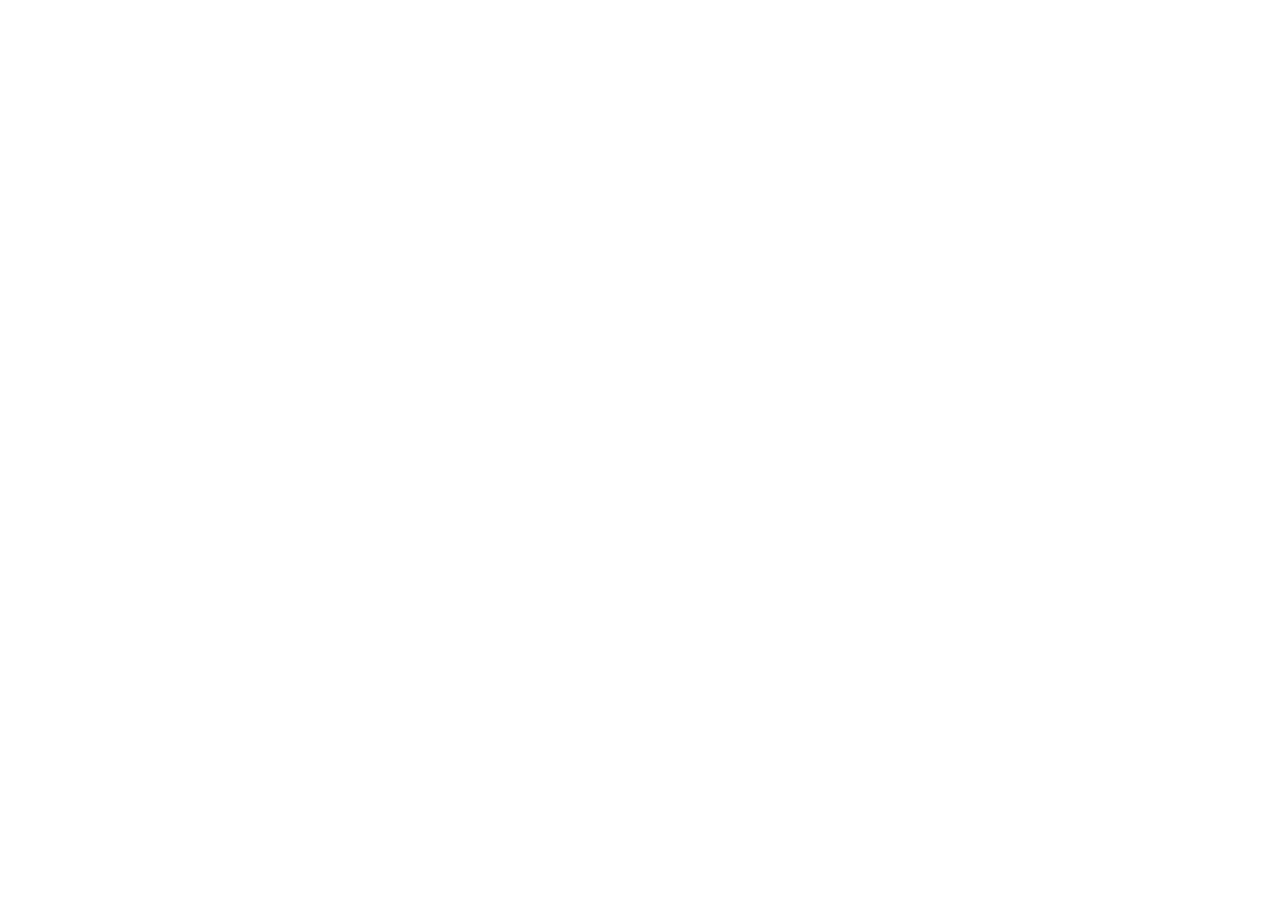
==== FindeMes/index.html @ 39062124 "Publicar FindeMes PWA" ====
<!doctype html>
<html lang="es">
  <head>
    <meta charset="UTF-8" />
    <meta name="viewport" content="width=device-width, initial-scale=1, viewport-fit=cover" />
    <base href="./" />
    <meta name="theme-color" content="#0f766e" />
    <meta name="apple-mobile-web-app-capable" content="yes" />
    <meta name="apple-mobile-web-app-status-bar-style" content="black-translucent" />
    <meta name="apple-mobile-web-app-title" content="FindeMes" />
    <meta name="description" content="Gestor personal de gastos, ingresos, presupuestos y prediccion mensual." />
    <link rel="manifest" href="manifest.webmanifest" />
    <link rel="apple-touch-icon" href="public/icon.svg" />
    <link rel="icon" href="public/icon.svg" type="image/svg+xml" />
    <link rel="stylesheet" href="src/styles.css" />
    <title>FindeMes</title>
  </head>
  <body>
    <noscript>Necesitas activar JavaScript para usar FindeMes.</noscript>
    <div id="app"></div>
    <script type="module" src="src/main.js"></script>
  </body>
</html>
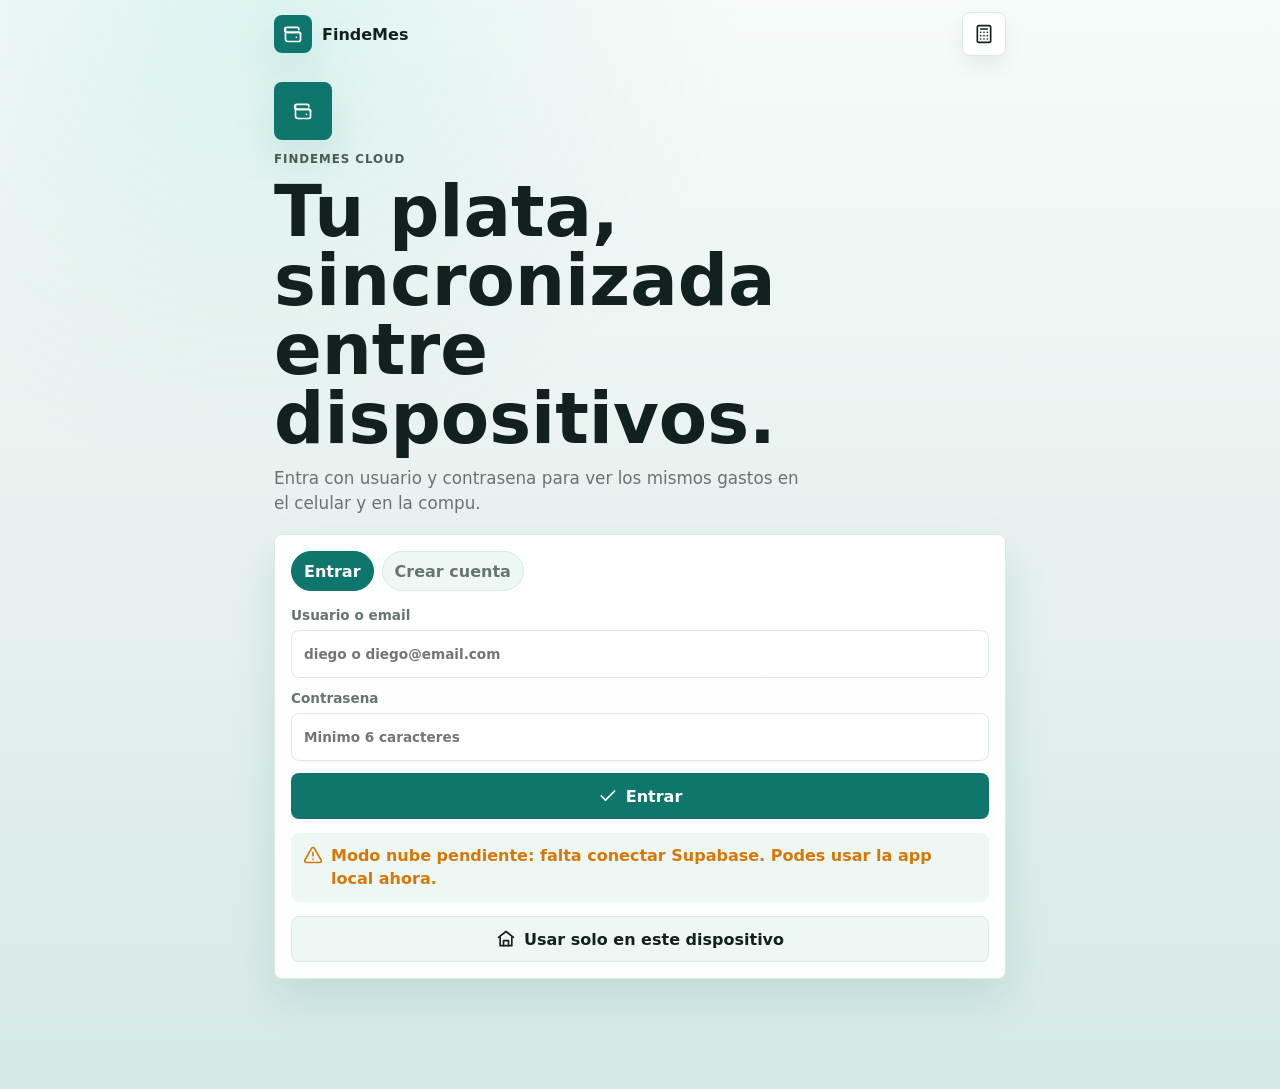
==== commit f325b28e: "Publicar FindeMes funcional" ====
--- a/FindeMes/index.html
+++ b/FindeMes/index.html
@@ -10,14 +10,14 @@
     <meta name="apple-mobile-web-app-title" content="FindeMes" />
     <meta name="description" content="Gestor personal de gastos, ingresos, presupuestos y prediccion mensual." />
     <link rel="manifest" href="manifest.webmanifest" />
-    <link rel="apple-touch-icon" href="public/icon.svg" />
-    <link rel="icon" href="public/icon.svg" type="image/svg+xml" />
-    <link rel="stylesheet" href="src/styles.css" />
+    <link rel="apple-touch-icon" href="icon.svg" />
+    <link rel="icon" href="icon.svg" type="image/svg+xml" />
+    <link rel="stylesheet" href="styles.css" />
     <title>FindeMes</title>
   </head>
   <body>
     <noscript>Necesitas activar JavaScript para usar FindeMes.</noscript>
     <div id="app"></div>
-    <script type="module" src="src/main.js"></script>
+    <script type="module" src="main.js"></script>
   </body>
 </html>
--- a/FindeMes/styles.css
+++ b/FindeMes/styles.css
@@ -0,0 +1,1053 @@
+:root {
+  color-scheme: light;
+  --bg: #f6fbf9;
+  --surface: #ffffff;
+  --surface-soft: #edf8f5;
+  --text: #12211f;
+  --muted: #667573;
+  --line: #dce8e5;
+  --primary: #0f766e;
+  --primary-strong: #115e59;
+  --income: #0e9f6e;
+  --danger: #dc2626;
+  --warning: #d97706;
+  --ok: #059669;
+  --shadow: 0 18px 44px rgba(15, 118, 110, 0.13);
+  --radius: 8px;
+  font-family: Inter, ui-sans-serif, system-ui, -apple-system, BlinkMacSystemFont, "Segoe UI", sans-serif;
+}
+
+:root[data-theme="dark"] {
+  color-scheme: dark;
+  --bg: #071311;
+  --surface: #0d1d1a;
+  --surface-soft: #102b27;
+  --text: #ecfffb;
+  --muted: #9bb2ad;
+  --line: #1d3934;
+  --primary: #2dd4bf;
+  --primary-strong: #14b8a6;
+  --income: #34d399;
+  --danger: #f87171;
+  --warning: #fbbf24;
+  --ok: #34d399;
+  --shadow: 0 18px 44px rgba(0, 0, 0, 0.28);
+}
+
+* {
+  box-sizing: border-box;
+}
+
+html {
+  min-height: 100%;
+  background: var(--bg);
+}
+
+body {
+  margin: 0;
+  min-height: 100%;
+  background:
+    radial-gradient(circle at 20% 0%, rgba(20, 184, 166, 0.11), transparent 30rem),
+    linear-gradient(180deg, var(--bg), color-mix(in srgb, var(--bg) 86%, var(--primary) 14%));
+  color: var(--text);
+}
+
+button,
+input,
+select,
+textarea {
+  font: inherit;
+}
+
+button {
+  border: 0;
+  cursor: pointer;
+}
+
+button:disabled {
+  cursor: not-allowed;
+  opacity: 0.5;
+}
+
+.app-shell {
+  width: min(100%, 760px);
+  min-height: 100dvh;
+  margin: 0 auto;
+  padding: env(safe-area-inset-top) 14px calc(96px + env(safe-area-inset-bottom));
+}
+
+.topbar {
+  position: sticky;
+  top: 0;
+  z-index: 10;
+  display: flex;
+  align-items: center;
+  justify-content: space-between;
+  padding: 12px 0;
+  backdrop-filter: blur(18px);
+}
+
+.topbar > div,
+.eyebrow,
+.movement-main,
+.section-head,
+.page-head,
+.icon-row,
+.switch-row,
+.hero-top {
+  display: flex;
+  align-items: center;
+}
+
+.topbar > div {
+  gap: 10px;
+}
+
+.app-mark {
+  display: grid;
+  width: 38px;
+  height: 38px;
+  place-items: center;
+  border-radius: var(--radius);
+  background: var(--primary);
+  color: white;
+  box-shadow: var(--shadow);
+}
+
+.app-mark.large {
+  width: 58px;
+  height: 58px;
+}
+
+.content {
+  display: grid;
+  gap: 14px;
+  animation: rise 0.32s ease both;
+}
+
+.icon {
+  width: 20px;
+  height: 20px;
+  flex: 0 0 auto;
+}
+
+.icon-btn,
+.float-btn {
+  display: inline-grid;
+  min-width: 44px;
+  height: 44px;
+  place-items: center;
+  border-radius: var(--radius);
+  background: var(--surface);
+  color: var(--text);
+  border: 1px solid var(--line);
+  box-shadow: 0 10px 20px rgba(12, 25, 23, 0.06);
+  transition: transform 0.18s ease, background 0.18s ease;
+}
+
+.icon-btn:active,
+.quick-action:active,
+.primary-btn:active,
+.ghost-btn:active,
+.float-btn:active {
+  transform: scale(0.97);
+}
+
+.icon-btn.small {
+  min-width: 36px;
+  height: 36px;
+}
+
+.icon-btn.danger,
+.ghost-btn.danger,
+.primary-btn.danger {
+  color: var(--danger);
+}
+
+.hero-card,
+.card,
+.soft-card,
+.metric-card,
+.movement,
+.modal-card {
+  border: 1px solid var(--line);
+  border-radius: var(--radius);
+  background: color-mix(in srgb, var(--surface) 94%, transparent);
+  box-shadow: var(--shadow);
+}
+
+.hero-card {
+  display: grid;
+  gap: 18px;
+  padding: 22px;
+  color: white;
+  background:
+    linear-gradient(135deg, rgba(15, 118, 110, 0.98), rgba(17, 94, 89, 0.94)),
+    var(--primary);
+  border-color: rgba(255, 255, 255, 0.16);
+}
+
+.hero-card h1 {
+  margin: 8px 0 0;
+  font-size: clamp(2.2rem, 11vw, 4.2rem);
+  line-height: 1;
+  letter-spacing: 0;
+}
+
+.hero-top {
+  justify-content: space-between;
+  gap: 14px;
+}
+
+.hero-grid,
+.quick-grid,
+.metric-grid,
+.button-grid,
+.two-col {
+  display: grid;
+  gap: 10px;
+}
+
+.hero-grid {
+  grid-template-columns: repeat(3, 1fr);
+}
+
+.hero-grid div {
+  min-width: 0;
+  padding: 12px;
+  border-radius: var(--radius);
+  background: rgba(255, 255, 255, 0.12);
+}
+
+.hero-grid span,
+.metric-card span,
+.movement span,
+.recurring-card span,
+.result-box span,
+.bar-label,
+.chart-caption,
+.category-budget small {
+  color: var(--muted);
+  font-size: 0.84rem;
+}
+
+.hero-grid span,
+.hero-grid strong {
+  color: white;
+  display: block;
+}
+
+.hero-grid strong {
+  margin-top: 6px;
+  font-size: clamp(1rem, 4vw, 1.2rem);
+}
+
+.eyebrow {
+  gap: 7px;
+  color: color-mix(in srgb, currentColor 72%, transparent);
+  font-size: 0.74rem;
+  font-weight: 800;
+  letter-spacing: 0.08em;
+  text-transform: uppercase;
+}
+
+.quick-grid {
+  grid-template-columns: repeat(2, minmax(0, 1fr));
+}
+
+.quick-action {
+  display: flex;
+  min-height: 76px;
+  align-items: center;
+  justify-content: flex-start;
+  gap: 12px;
+  padding: 16px;
+  border-radius: var(--radius);
+  color: var(--text);
+  background: var(--surface);
+  border: 1px solid var(--line);
+  box-shadow: 0 12px 28px rgba(12, 25, 23, 0.08);
+  transition: transform 0.18s ease, border-color 0.18s ease;
+}
+
+.quick-action.primary {
+  color: white;
+  background: var(--primary);
+}
+
+.quick-action.income {
+  color: white;
+  background: var(--income);
+}
+
+.quick-action span {
+  font-weight: 800;
+}
+
+.metric-grid {
+  grid-template-columns: repeat(2, minmax(0, 1fr));
+}
+
+.metric-card {
+  padding: 16px;
+}
+
+.metric-card strong {
+  display: block;
+  margin-top: 8px;
+  font-size: 1.35rem;
+}
+
+.metric-card.positive strong,
+.income strong,
+.ok,
+.pill.ok {
+  color: var(--ok);
+}
+
+.metric-card.negative strong,
+.expense strong,
+.danger,
+.pill.danger {
+  color: var(--danger);
+}
+
+.warning,
+.pill.warning {
+  color: var(--warning);
+}
+
+.card,
+.soft-card {
+  padding: 16px;
+}
+
+.section-head,
+.page-head {
+  justify-content: space-between;
+  gap: 12px;
+}
+
+.page-head h1,
+.section-head h2,
+.modal-head h2 {
+  margin: 4px 0 0;
+  letter-spacing: 0;
+}
+
+.page-head {
+  padding: 4px 2px;
+}
+
+.page-head h1 {
+  font-size: 2rem;
+}
+
+.alert {
+  display: flex;
+  align-items: flex-start;
+  gap: 9px;
+  padding: 12px;
+  border-radius: var(--radius);
+  background: rgba(255, 255, 255, 0.13);
+  font-weight: 700;
+}
+
+.alert.ok,
+.alert.neutral {
+  color: white;
+}
+
+.alert.warning {
+  background: rgba(251, 191, 36, 0.16);
+  color: #fff7d1;
+}
+
+.alert.danger {
+  background: rgba(248, 113, 113, 0.18);
+  color: #ffe4e6;
+}
+
+.pill {
+  display: inline-flex;
+  align-items: center;
+  min-height: 30px;
+  padding: 6px 10px;
+  border-radius: 999px;
+  background: var(--surface-soft);
+  font-size: 0.76rem;
+  font-weight: 900;
+}
+
+.bar-list,
+.form-stack,
+.movement-list,
+.category-budget-list,
+.tag-list {
+  display: grid;
+  gap: 12px;
+}
+
+.bar-row {
+  display: grid;
+  gap: 7px;
+}
+
+.bar-label,
+.chart-caption {
+  display: flex;
+  justify-content: space-between;
+  gap: 10px;
+}
+
+.bar-label strong,
+.chart-caption strong {
+  color: var(--text);
+}
+
+.bar-track {
+  height: 9px;
+  overflow: hidden;
+  border-radius: 999px;
+  background: var(--surface-soft);
+}
+
+.bar-track span {
+  display: block;
+  height: 100%;
+  border-radius: inherit;
+  background: linear-gradient(90deg, var(--primary), #facc15);
+}
+
+.line-chart {
+  color: var(--primary);
+}
+
+.line-chart svg {
+  width: 100%;
+  height: 124px;
+  margin-top: 10px;
+  border-radius: var(--radius);
+  background: var(--surface-soft);
+}
+
+.donut {
+  display: grid;
+  width: 174px;
+  height: 174px;
+  place-items: center;
+  margin: 12px auto;
+  border-radius: 50%;
+  background: conic-gradient(var(--primary) var(--degrees), var(--surface-soft) 0);
+}
+
+.donut > div {
+  display: grid;
+  width: 118px;
+  height: 118px;
+  place-items: center;
+  padding: 14px;
+  border-radius: 50%;
+  background: var(--surface);
+  text-align: center;
+}
+
+.donut strong {
+  font-size: 1.55rem;
+}
+
+.donut span {
+  color: var(--muted);
+  font-size: 0.78rem;
+}
+
+.bottom-nav {
+  position: fixed;
+  right: 10px;
+  bottom: calc(10px + env(safe-area-inset-bottom));
+  left: 10px;
+  z-index: 20;
+  display: grid;
+  grid-template-columns: repeat(5, 1fr);
+  gap: 4px;
+  width: min(740px, calc(100% - 20px));
+  margin: 0 auto;
+  padding: 8px;
+  border: 1px solid var(--line);
+  border-radius: var(--radius);
+  background: color-mix(in srgb, var(--surface) 92%, transparent);
+  box-shadow: var(--shadow);
+  backdrop-filter: blur(18px);
+}
+
+.bottom-nav button {
+  display: grid;
+  min-height: 54px;
+  place-items: center;
+  gap: 3px;
+  border-radius: var(--radius);
+  color: var(--muted);
+  background: transparent;
+  font-size: 0.72rem;
+  font-weight: 800;
+}
+
+.bottom-nav button.active {
+  color: var(--primary);
+  background: var(--surface-soft);
+}
+
+.bottom-nav .icon {
+  width: 19px;
+  height: 19px;
+}
+
+.floating-actions {
+  position: fixed;
+  right: max(18px, calc((100vw - 740px) / 2 + 18px));
+  bottom: calc(92px + env(safe-area-inset-bottom));
+  z-index: 19;
+  display: grid;
+  gap: 10px;
+}
+
+.float-btn {
+  width: 58px;
+  height: 58px;
+  color: white;
+  background: var(--primary);
+  border-color: transparent;
+}
+
+.float-btn.income {
+  background: var(--income);
+}
+
+.fab-inline,
+.primary-btn,
+.ghost-btn {
+  display: inline-flex;
+  min-height: 46px;
+  align-items: center;
+  justify-content: center;
+  gap: 8px;
+  padding: 0 14px;
+  border-radius: var(--radius);
+  font-weight: 900;
+  transition: transform 0.18s ease;
+}
+
+.fab-inline,
+.primary-btn {
+  color: white;
+  background: var(--primary);
+}
+
+.primary-btn.income {
+  background: var(--income);
+}
+
+.ghost-btn {
+  color: var(--text);
+  background: var(--surface-soft);
+  border: 1px solid var(--line);
+}
+
+.ghost-btn.small {
+  min-height: 36px;
+  padding: 0 10px;
+  font-size: 0.82rem;
+}
+
+.compact-btn {
+  min-height: 44px;
+}
+
+.modal-shell {
+  position: fixed;
+  inset: 0;
+  z-index: 40;
+  display: grid;
+  align-items: end;
+  padding: 16px;
+  background: rgba(3, 10, 9, 0.52);
+  animation: fade 0.18s ease both;
+}
+
+.modal-card {
+  width: min(100%, 720px);
+  max-height: min(88dvh, 760px);
+  margin: 0 auto;
+  overflow: auto;
+  padding: 18px;
+  animation: slideUp 0.24s ease both;
+}
+
+.compact-modal {
+  max-width: 460px;
+}
+
+.modal-head {
+  display: flex;
+  align-items: flex-start;
+  justify-content: space-between;
+  gap: 14px;
+  margin-bottom: 16px;
+}
+
+label {
+  display: grid;
+  gap: 7px;
+  color: var(--muted);
+  font-size: 0.85rem;
+  font-weight: 800;
+}
+
+input,
+select,
+textarea {
+  width: 100%;
+  min-height: 48px;
+  padding: 12px;
+  border: 1px solid var(--line);
+  border-radius: var(--radius);
+  outline: none;
+  background: var(--surface);
+  color: var(--text);
+}
+
+textarea {
+  resize: vertical;
+}
+
+input:focus,
+select:focus,
+textarea:focus {
+  border-color: var(--primary);
+  box-shadow: 0 0 0 4px color-mix(in srgb, var(--primary) 18%, transparent);
+}
+
+.two-col {
+  grid-template-columns: repeat(2, minmax(0, 1fr));
+}
+
+.hidden {
+  display: none;
+}
+
+.switch-row {
+  justify-content: space-between;
+  gap: 10px;
+}
+
+.switch {
+  display: flex;
+  min-height: 48px;
+  align-items: center;
+  gap: 10px;
+  color: var(--text);
+}
+
+.switch input {
+  width: 22px;
+  min-height: 22px;
+}
+
+.chip-row,
+.segmented {
+  display: flex;
+  gap: 8px;
+  overflow-x: auto;
+  padding-bottom: 2px;
+}
+
+.chip,
+.segmented button {
+  flex: 0 0 auto;
+  min-height: 40px;
+  padding: 0 12px;
+  border-radius: 999px;
+  color: var(--muted);
+  background: var(--surface-soft);
+  border: 1px solid var(--line);
+  font-weight: 800;
+}
+
+.segmented button.active {
+  color: white;
+  background: var(--primary);
+  border-color: var(--primary);
+}
+
+.filter-card {
+  display: grid;
+  gap: 12px;
+}
+
+.movement {
+  display: flex;
+  align-items: flex-start;
+  justify-content: space-between;
+  gap: 12px;
+  padding: 14px;
+}
+
+.movement-main {
+  min-width: 0;
+  align-items: flex-start;
+  gap: 12px;
+}
+
+.movement-main strong,
+.movement-main span,
+.movement-main small {
+  display: block;
+}
+
+.movement-main small {
+  margin-top: 5px;
+  color: var(--muted);
+}
+
+.movement-icon {
+  display: grid;
+  width: 42px;
+  height: 42px;
+  flex: 0 0 auto;
+  place-items: center;
+  border-radius: var(--radius);
+  background: var(--surface-soft);
+}
+
+.movement-side {
+  display: grid;
+  flex: 0 0 auto;
+  justify-items: end;
+  gap: 10px;
+}
+
+.icon-row {
+  gap: 6px;
+}
+
+.empty {
+  display: grid;
+  min-height: 180px;
+  place-items: center;
+  padding: 28px;
+  border: 1px dashed var(--line);
+  border-radius: var(--radius);
+  color: var(--muted);
+  text-align: center;
+}
+
+.empty .icon {
+  width: 34px;
+  height: 34px;
+}
+
+.empty h3,
+.empty p {
+  margin: 4px 0;
+}
+
+.empty.mini {
+  min-height: 90px;
+  padding: 18px;
+}
+
+.budget-hero {
+  display: grid;
+  grid-template-columns: 180px 1fr;
+  align-items: center;
+  gap: 16px;
+}
+
+.budget-hero h2,
+.large-copy {
+  margin: 8px 0;
+}
+
+.large-copy {
+  color: var(--muted);
+  font-size: 1.05rem;
+  line-height: 1.55;
+}
+
+.large-copy strong {
+  color: var(--text);
+}
+
+.category-budget,
+.recurring-row,
+.recurring-card {
+  display: grid;
+  grid-template-columns: minmax(0, 1fr) 112px auto;
+  align-items: center;
+  gap: 10px;
+  padding: 10px;
+  border: 1px solid var(--line);
+  border-radius: var(--radius);
+}
+
+.category-budget input {
+  min-height: 42px;
+}
+
+.category-budget em {
+  font-style: normal;
+  font-weight: 900;
+}
+
+.recurring-row {
+  grid-template-columns: minmax(0, 1fr) auto;
+}
+
+.recurring-row span,
+.recurring-card span {
+  display: grid;
+  gap: 3px;
+}
+
+.recurring-card.paused {
+  opacity: 0.64;
+}
+
+.inline-form {
+  display: grid;
+  grid-template-columns: 1fr 48px;
+  gap: 8px;
+}
+
+.tag-list {
+  display: flex;
+  flex-wrap: wrap;
+  margin-top: 12px;
+}
+
+.tag {
+  display: inline-flex;
+  align-items: center;
+  gap: 6px;
+  padding: 8px 8px 8px 12px;
+  border-radius: 999px;
+  background: var(--surface-soft);
+  font-weight: 800;
+}
+
+.tag button {
+  display: grid;
+  width: 24px;
+  height: 24px;
+  place-items: center;
+  border-radius: 999px;
+  color: var(--muted);
+  background: transparent;
+}
+
+.button-grid {
+  grid-template-columns: repeat(2, minmax(0, 1fr));
+}
+
+.button-grid.two {
+  grid-template-columns: repeat(2, minmax(0, 1fr));
+}
+
+.upload-label {
+  position: relative;
+}
+
+.result-box {
+  display: grid;
+  gap: 6px;
+  padding: 18px;
+  border-radius: var(--radius);
+  background: var(--surface-soft);
+}
+
+.result-box strong {
+  font-size: 1.8rem;
+}
+
+.install-card {
+  display: flex;
+  align-items: center;
+  justify-content: space-between;
+  gap: 12px;
+}
+
+.install-card h3,
+.install-card p {
+  margin: 4px 0;
+}
+
+.install-card p {
+  color: var(--muted);
+}
+
+.toast {
+  position: fixed;
+  right: 18px;
+  bottom: calc(170px + env(safe-area-inset-bottom));
+  left: 18px;
+  z-index: 60;
+  width: min(420px, calc(100% - 36px));
+  margin: 0 auto;
+  padding: 14px 16px;
+  border-radius: var(--radius);
+  color: white;
+  background: #10201d;
+  box-shadow: var(--shadow);
+  text-align: center;
+  font-weight: 900;
+  animation: slideUp 0.2s ease both;
+}
+
+.auth-layout {
+  display: grid;
+  min-height: calc(100dvh - 150px);
+  align-content: center;
+  gap: 18px;
+  padding: 14px 0;
+}
+
+.auth-brand {
+  display: grid;
+  gap: 12px;
+}
+
+.auth-brand h1 {
+  max-width: 620px;
+  margin: 0;
+  font-size: clamp(2.15rem, 12vw, 4.4rem);
+  line-height: 0.98;
+  letter-spacing: 0;
+}
+
+.auth-brand p {
+  max-width: 540px;
+  margin: 0;
+  color: var(--muted);
+  font-size: 1.05rem;
+  line-height: 1.5;
+}
+
+.auth-card {
+  display: grid;
+  gap: 14px;
+}
+
+.auth-note {
+  display: flex;
+  align-items: flex-start;
+  gap: 8px;
+  margin: 0;
+  padding: 12px;
+  border-radius: var(--radius);
+  background: var(--surface-soft);
+  font-weight: 800;
+  line-height: 1.4;
+}
+
+.wide {
+  width: 100%;
+}
+
+.cloud-bar {
+  display: flex;
+  align-items: center;
+  justify-content: space-between;
+  gap: 10px;
+  padding: 10px;
+  border: 1px solid var(--line);
+  border-radius: var(--radius);
+  background: var(--surface);
+  box-shadow: 0 10px 24px rgba(12, 25, 23, 0.06);
+}
+
+.cloud-bar span {
+  display: inline-flex;
+  min-width: 0;
+  align-items: center;
+  gap: 8px;
+  color: var(--muted);
+  font-size: 0.85rem;
+  font-weight: 900;
+  overflow-wrap: anywhere;
+}
+
+.cloud-bar.connected span {
+  color: var(--ok);
+}
+
+@keyframes fade {
+  from { opacity: 0; }
+}
+
+@keyframes slideUp {
+  from { opacity: 0; transform: translateY(18px); }
+}
+
+@keyframes rise {
+  from { opacity: 0; transform: translateY(8px); }
+}
+
+@media (min-width: 680px) {
+  .quick-grid {
+    grid-template-columns: repeat(3, minmax(0, 1fr));
+  }
+
+  .modal-shell {
+    align-items: center;
+  }
+}
+
+@media (max-width: 430px) {
+  .app-shell {
+    padding-right: 10px;
+    padding-left: 10px;
+  }
+
+  .hero-card {
+    padding: 18px;
+  }
+
+  .hero-grid {
+    grid-template-columns: 1fr;
+  }
+
+  .metric-grid,
+  .two-col,
+  .button-grid,
+  .button-grid.two,
+  .budget-hero {
+    grid-template-columns: 1fr;
+  }
+
+  .donut {
+    width: 150px;
+    height: 150px;
+  }
+
+  .donut > div {
+    width: 104px;
+    height: 104px;
+  }
+
+  .category-budget,
+  .recurring-card {
+    grid-template-columns: 1fr;
+  }
+
+  .movement {
+    align-items: stretch;
+  }
+
+  .movement-side {
+    min-width: 96px;
+  }
+
+  .install-card {
+    display: grid;
+  }
+}
